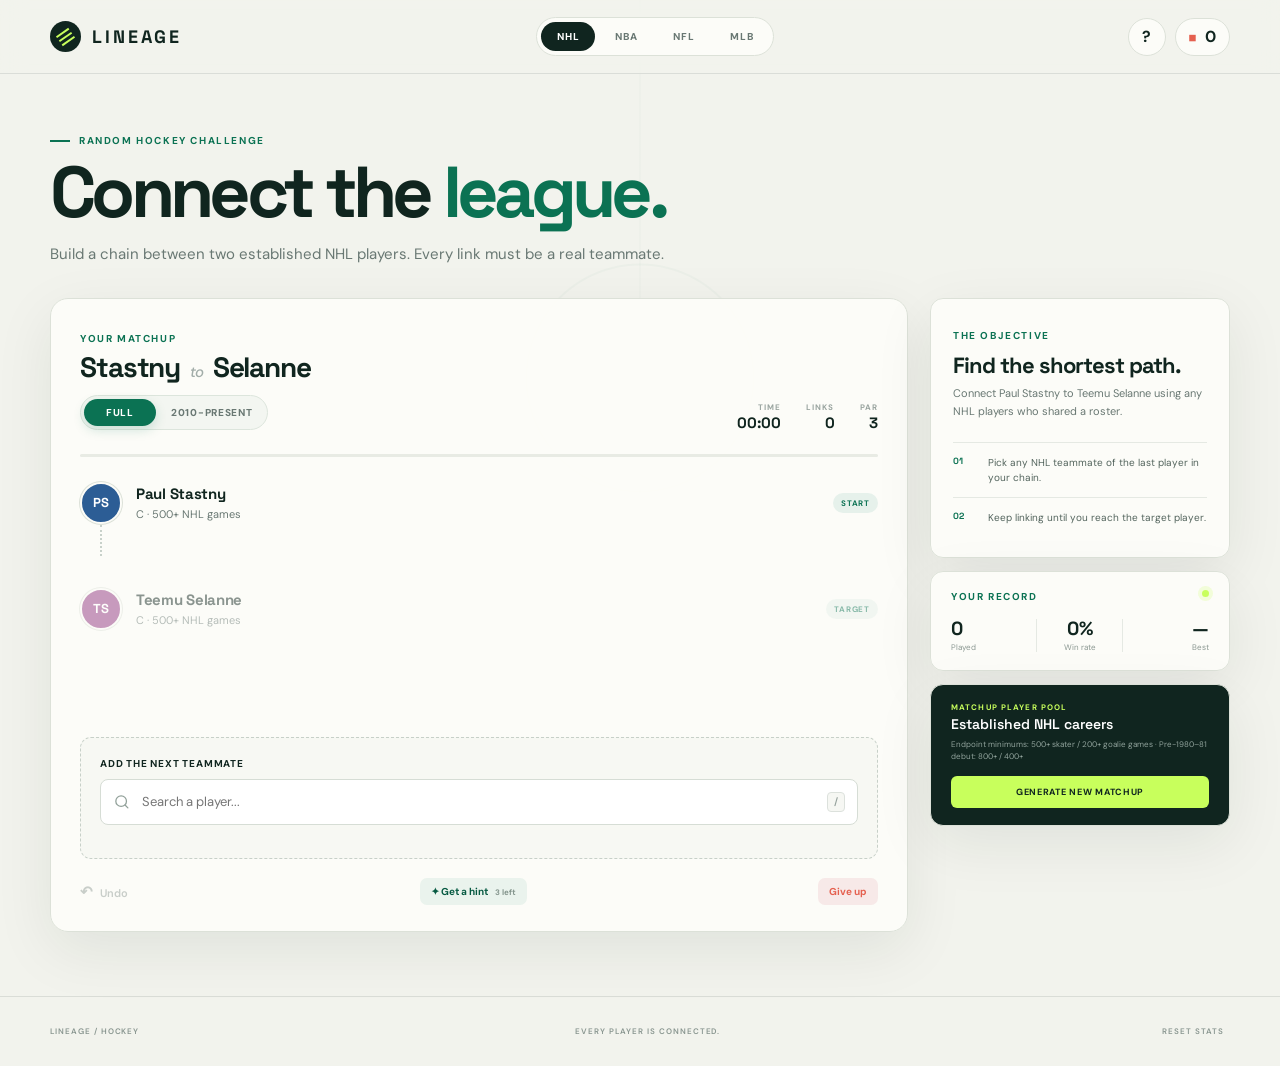
==== index.html @ 5268eff4 "Add 100 NHL players" ====
<!DOCTYPE html>
<html lang="en">
  <head>
    <meta charset="UTF-8" />
    <meta name="viewport" content="width=device-width, initial-scale=1.0" />
    <meta
      name="description"
      content="Connect athletes through verified teammate relationships across multiple sports."
    />
    <title>Lineage — The Teammate Connection Game</title>
    <link rel="preconnect" href="https://fonts.googleapis.com" />
    <link rel="preconnect" href="https://fonts.gstatic.com" crossorigin />
    <link
      href="https://fonts.googleapis.com/css2?family=DM+Sans:wght@400;500;600;700&family=Space+Grotesk:wght@500;600;700&display=swap"
      rel="stylesheet"
    />
    <link rel="stylesheet" href="styles.css?v=20260818a" />
  </head>
  <body>
    <div class="ice-lines" aria-hidden="true"></div>

    <header class="site-header">
      <a class="brand" href="#" aria-label="Lineage home">
        <span class="brand-mark">
          <span></span>
          <span></span>
          <span></span>
        </span>
        <span>LINEAGE</span>
      </a>

      <nav class="sport-toggle" aria-label="Sport">
        <button type="button" class="active" data-sport="nhl">NHL</button>
        <button type="button" data-sport="nba">NBA</button>
        <button type="button" data-sport="nfl">NFL</button>
        <button type="button" data-sport="mlb">MLB</button>
      </nav>

      <div class="header-actions">
        <button class="icon-button" id="howToPlayButton" type="button" aria-label="How to play">?</button>
        <div class="streak-pill" title="Current streak">
          <span class="flame">◆</span>
          <strong id="streakCount">0</strong>
        </div>
      </div>
    </header>

    <main class="page-shell">
      <section class="hero">
        <div class="eyebrow" id="sportEyebrow"><span></span> Random hockey challenge</div>
        <h1>Connect the <em>league.</em></h1>
        <p id="heroCopy">Build a chain between two established NHL players. Every link must be a real teammate.</p>
      </section>

      <div class="game-layout">
        <section class="game-card" aria-labelledby="challengeTitle">
          <div class="game-topbar">
            <div>
              <span class="section-kicker">Your matchup</span>
              <h2 id="challengeTitle">Finding <span>a</span> matchup...</h2>
              <div class="mode-toggle" aria-label="Player pool">
                <button type="button" class="active" data-mode="full">Full</button>
                <button type="button" data-mode="recent">2010-present</button>
              </div>
            </div>
            <div class="game-metrics">
              <div>
                <span>TIME</span>
                <strong id="timer">00:00</strong>
              </div>
              <div>
                <span>LINKS</span>
                <strong id="linkCount">0</strong>
              </div>
              <div>
                <span>PAR</span>
                <strong id="parCount">—</strong>
              </div>
            </div>
          </div>

          <div class="progress-track" aria-hidden="true">
            <div id="progressBar"></div>
          </div>

          <div class="chain" id="chain" aria-live="polite"></div>

          <div class="player-picker" id="playerPicker">
            <label for="playerSearch">Add the next teammate</label>
            <div class="search-shell">
              <svg viewBox="0 0 24 24" aria-hidden="true">
                <path d="m21 21-4.35-4.35m2.35-5.15a7.5 7.5 0 1 1-15 0 7.5 7.5 0 0 1 15 0Z" />
              </svg>
              <input
                id="playerSearch"
                type="search"
                placeholder="Search a player..."
                autocomplete="off"
                aria-controls="searchResults"
                aria-expanded="false"
              />
              <kbd>/</kbd>
            </div>
            <div class="search-results" id="searchResults" role="listbox"></div>
            <div class="hint-display" id="hintDisplay" aria-live="polite"></div>
            <p class="picker-feedback" id="pickerFeedback"></p>
          </div>

          <div class="game-actions">
            <button class="text-button" id="undoButton" type="button" disabled>
              <span>↶</span> Undo
            </button>
            <button class="hint-button" id="hintButton" type="button">
              <span>✦</span> Get a hint <small id="hintCount">3 left</small>
            </button>
            <button class="give-up-button" id="giveUpButton" type="button">
              Give up
            </button>
          </div>
        </section>

        <aside class="side-panel">
          <section class="side-card goal-card">
            <span class="section-kicker">The objective</span>
            <h3>Find the shortest path.</h3>
            <p id="objectiveCopy">Connect two eligible NHL players using players who shared an NHL roster.</p>
            <div class="mini-rule">
              <span class="rule-number">01</span>
              <p id="ruleOneCopy">Pick any NHL teammate of the last player in your chain.</p>
            </div>
            <div class="mini-rule">
              <span class="rule-number">02</span>
              <p>Keep linking until you reach the target player.</p>
            </div>
          </section>

          <section class="side-card stat-card">
            <div class="stat-heading">
              <span class="section-kicker">Your record</span>
              <span class="record-dot"></span>
            </div>
            <div class="record-grid">
              <div><strong id="playedStat">0</strong><span>Played</span></div>
              <div><strong id="winStat">0%</strong><span>Win rate</span></div>
              <div><strong id="bestStat">—</strong><span>Best</span></div>
            </div>
          </section>

          <section class="side-card tomorrow-card">
            <span>Matchup player pool</span>
            <strong id="poolTitle">Established NHL careers</strong>
            <small id="poolCopy">Endpoint minimums: 500+ skater / 200+ goalie games · Pre-1980–81 debut: 800+ / 400+</small>
            <button id="newMatchupButton" type="button">Generate new matchup</button>
          </section>
        </aside>
      </div>
    </main>

    <footer>
      <span id="footerLeague">LINEAGE / HOCKEY</span>
      <span>Every player is connected.</span>
      <button id="resetStatsButton" type="button">Reset stats</button>
    </footer>

    <dialog id="helpDialog">
      <button class="dialog-close" data-close-dialog type="button" aria-label="Close">×</button>
      <span class="section-kicker">How to play</span>
      <h2 id="helpTitle">Connect two NHL players through teammates.</h2>
      <ol>
        <li>Start with the randomly selected player at the top of the chain.</li>
        <li>Search for any <span id="helpLeagueCopy">NHL</span> player who shared a team during an overlapping season.</li>
        <li>Repeat until your last pick is the target athlete.</li>
        <li>Hints get stronger each time: player profile, shared team, then a season/name clue.</li>
      </ol>
      <p class="dialog-note" id="helpModeCopy">Full mode uses the whole endpoint pool. 2010-present mode only chooses start and target players who debuted in 2010 or later. Any NHL player can still be used as a link.</p>
    </dialog>

    <dialog id="winDialog">
      <div class="win-burst">✦</div>
      <span class="section-kicker" id="dialogKicker">Connection complete</span>
      <h2 id="winTitle">Great chain.</h2>
      <p id="winSummary"></p>
      <div class="shortest-path-card">
        <span>Shortest path</span>
        <p id="shortestPathCopy"></p>
      </div>
      <div class="win-score">
        <div><strong id="winLinks">0</strong><span>Links</span></div>
        <div><strong id="winTime">00:00</strong><span>Time</span></div>
        <div><strong id="winHints">0</strong><span>Hints</span></div>
      </div>
      <button class="primary-button" id="shareButton" type="button">Share result</button>
      <button class="secondary-button" id="playAgainButton" type="button">Play again</button>
    </dialog>

    <script>
      window.lineageAssetVersion = "20260818a";
    </script>
    <script src="data/sports-manifest.js?v=20260818a"></script>
    <script src="data/players.js?v=20260818a"></script>
    <script src="data/career-stats.js?v=20260818a"></script>
    <script src="data/batches/bulk-20260617.js?v=20260818a"></script>
    <script src="data.js?v=20260818a"></script>
    <script src="app.js?v=20260818a"></script>
  </body>
</html>
---- styles.css ----
:root {
  --ink: #10251f;
  --muted: #697873;
  --paper: #f2f3ed;
  --card: #fcfcf8;
  --line: #dce1d8;
  --green: #0b7253;
  --green-dark: #075a42;
  --lime: #c8ff5c;
  --red: #e5604f;
  --shadow: 0 18px 60px rgba(16, 37, 31, 0.08);
}

* {
  box-sizing: border-box;
}

body {
  margin: 0;
  min-height: 100vh;
  color: var(--ink);
  background: var(--paper);
  font-family: "DM Sans", sans-serif;
}

button,
input {
  font: inherit;
}

button {
  color: inherit;
}

.ice-lines {
  position: fixed;
  inset: 0;
  z-index: -1;
  opacity: 0.42;
  background:
    linear-gradient(90deg, transparent calc(50% - 1px), rgba(11, 114, 83, 0.08) 50%, transparent calc(50% + 1px)),
    radial-gradient(circle at 50% 42%, transparent 0 112px, rgba(11, 114, 83, 0.07) 113px 114px, transparent 115px);
  pointer-events: none;
}

.site-header {
  height: 74px;
  padding: 0 max(24px, calc((100vw - 1180px) / 2));
  border-bottom: 1px solid rgba(16, 37, 31, 0.1);
  display: flex;
  align-items: center;
  justify-content: space-between;
  background: rgba(242, 243, 237, 0.8);
  backdrop-filter: blur(12px);
}

.brand {
  display: flex;
  align-items: center;
  gap: 11px;
  color: var(--ink);
  text-decoration: none;
  font: 700 18px/1 "Space Grotesk", sans-serif;
  letter-spacing: 0.16em;
}

.brand-mark {
  width: 31px;
  height: 31px;
  position: relative;
  display: grid;
  place-items: center;
  border-radius: 50%;
  background: var(--ink);
}

.brand-mark span {
  position: absolute;
  width: 15px;
  height: 2px;
  background: var(--lime);
  transform: rotate(-35deg);
}

.brand-mark span:first-child {
  transform: rotate(-35deg) translateY(-5px);
}

.brand-mark span:last-child {
  transform: rotate(-35deg) translateY(5px);
}

.header-actions {
  display: flex;
  align-items: center;
  gap: 9px;
}

.sport-toggle {
  padding: 4px;
  border: 1px solid var(--line);
  border-radius: 999px;
  display: flex;
  gap: 4px;
  background: var(--card);
}

.sport-toggle button {
  min-width: 54px;
  padding: 8px 12px;
  border: 0;
  border-radius: 999px;
  color: var(--muted);
  background: transparent;
  cursor: pointer;
  font-size: 10px;
  font-weight: 800;
  letter-spacing: 0.1em;
}

.sport-toggle button.active {
  color: white;
  background: var(--ink);
}

.icon-button,
.streak-pill {
  height: 38px;
  border: 1px solid var(--line);
  background: var(--card);
}

.icon-button {
  width: 38px;
  border-radius: 50%;
  cursor: pointer;
  font-weight: 700;
}

.streak-pill {
  padding: 0 13px;
  border-radius: 999px;
  display: flex;
  align-items: center;
  gap: 7px;
}

.flame {
  color: var(--red);
  font-size: 12px;
  transform: rotate(45deg);
}

.page-shell {
  width: min(1180px, calc(100% - 40px));
  margin: 0 auto;
}

.hero {
  padding: 60px 0 34px;
}

.eyebrow,
.section-kicker {
  text-transform: uppercase;
  letter-spacing: 0.16em;
  font-size: 10px;
  font-weight: 700;
  color: var(--green);
}

.eyebrow {
  display: flex;
  align-items: center;
  gap: 9px;
}

.eyebrow span {
  width: 20px;
  height: 2px;
  background: var(--green);
}

.hero h1 {
  margin: 10px 0 5px;
  font: 700 clamp(42px, 6vw, 72px)/0.98 "Space Grotesk", sans-serif;
  letter-spacing: -0.065em;
}

.hero h1 em {
  color: var(--green);
  font-style: normal;
}

.hero p {
  margin: 16px 0 0;
  color: var(--muted);
  font-size: 15px;
}

.game-layout {
  padding-bottom: 64px;
  display: grid;
  grid-template-columns: minmax(0, 1fr) 300px;
  gap: 22px;
  align-items: start;
}

.game-card,
.side-card {
  border: 1px solid var(--line);
  background: rgba(252, 252, 248, 0.96);
  box-shadow: var(--shadow);
}

.game-card {
  padding: 27px 29px 22px;
  border-radius: 18px;
}

.game-topbar {
  display: flex;
  align-items: end;
  justify-content: space-between;
  gap: 20px;
}

.game-topbar h2 {
  margin: 6px 0 0;
  font: 700 28px/1 "Space Grotesk", sans-serif;
  letter-spacing: -0.04em;
}

.game-topbar h2 span {
  margin: 0 4px;
  color: #a2ada9;
  font: 500 italic 15px/1 "DM Sans", sans-serif;
}

.mode-toggle {
  width: fit-content;
  margin-top: 14px;
  padding: 3px;
  border: 1px solid #dce5dc;
  border-radius: 999px;
  display: flex;
  gap: 3px;
  background: #f3f6f1;
}

.mode-toggle button {
  min-width: 72px;
  padding: 7px 12px;
  border: 0;
  border-radius: 999px;
  color: var(--muted);
  background: transparent;
  cursor: pointer;
  font-size: 10px;
  font-weight: 800;
  letter-spacing: 0.07em;
  text-transform: uppercase;
}

.mode-toggle button.active {
  color: white;
  background: var(--green);
  box-shadow: 0 4px 12px rgba(11, 114, 83, 0.18);
}

.game-metrics {
  display: flex;
  gap: 25px;
  text-align: right;
}

.game-metrics div {
  display: grid;
  gap: 3px;
}

.game-metrics span {
  color: #99a49f;
  font-size: 8px;
  font-weight: 700;
  letter-spacing: 0.14em;
}

.game-metrics strong {
  font: 700 15px/1 "Space Grotesk", sans-serif;
}

.progress-track {
  height: 3px;
  margin: 24px 0 25px;
  overflow: hidden;
  border-radius: 3px;
  background: #e8ebe4;
}

.progress-track div {
  width: 0;
  height: 100%;
  border-radius: inherit;
  background: var(--green);
  transition: width 300ms ease;
}

.chain {
  min-height: 227px;
}

.chain-entry {
  display: grid;
  grid-template-columns: 42px 1fr auto;
  gap: 14px;
  align-items: center;
  position: relative;
  animation: slide-in 240ms ease both;
}

.chain-entry:not(:last-child) {
  padding-bottom: 32px;
}

.chain-entry:not(:last-child)::after {
  content: "";
  position: absolute;
  z-index: 0;
  left: 20px;
  top: 43px;
  bottom: 0;
  border-left: 2px dotted #c8d1ca;
}

.avatar {
  width: 42px;
  height: 42px;
  position: relative;
  z-index: 1;
  border: 2px solid var(--card);
  border-radius: 50%;
  display: grid;
  place-items: center;
  color: white;
  background: var(--avatar, var(--green));
  box-shadow: 0 0 0 1px var(--line);
  font: 700 13px/1 "Space Grotesk", sans-serif;
}

.player-copy strong {
  display: block;
  font: 700 15px/1.2 "Space Grotesk", sans-serif;
  letter-spacing: -0.02em;
}

.player-copy span {
  display: block;
  margin-top: 4px;
  color: var(--muted);
  font-size: 11px;
}

.endpoint-tag {
  padding: 5px 8px;
  border-radius: 999px;
  color: var(--green);
  background: #e6f1eb;
  font-size: 8px;
  font-weight: 700;
  letter-spacing: 0.1em;
  text-transform: uppercase;
}

.proof {
  position: absolute;
  z-index: 2;
  left: 54px;
  bottom: 8px;
  padding: 4px 8px;
  border: 1px solid #dce7df;
  border-radius: 5px;
  color: var(--green-dark);
  background: #f4f8f4;
  font-size: 9px;
  font-weight: 600;
}

.target-entry {
  margin-top: 32px;
  opacity: 0.48;
}

.target-entry.reached {
  margin-top: 0;
  opacity: 1;
}

.player-picker {
  position: relative;
  margin-top: 28px;
  padding: 19px;
  border: 1px dashed #c7d0c8;
  border-radius: 11px;
  background: #f7f8f3;
}

.player-picker label {
  display: block;
  margin-bottom: 9px;
  font-size: 10px;
  font-weight: 700;
  letter-spacing: 0.08em;
  text-transform: uppercase;
}

.search-shell {
  height: 46px;
  padding: 0 12px;
  border: 1px solid #d6ddd5;
  border-radius: 8px;
  display: flex;
  align-items: center;
  gap: 10px;
  background: white;
  transition: border-color 180ms, box-shadow 180ms;
}

.search-shell:focus-within {
  border-color: var(--green);
  box-shadow: 0 0 0 3px rgba(11, 114, 83, 0.1);
}

.search-shell svg {
  width: 17px;
  fill: none;
  stroke: #91a099;
  stroke-width: 1.8;
  stroke-linecap: round;
}

.search-shell input {
  min-width: 0;
  flex: 1;
  border: 0;
  outline: 0;
  color: var(--ink);
  background: transparent;
  font-size: 13px;
}

.search-shell kbd {
  padding: 2px 6px;
  border: 1px solid #dce1dc;
  border-radius: 4px;
  color: #95a19c;
  background: #f6f7f3;
  font: 600 10px/1.4 "DM Sans", sans-serif;
}

.search-results {
  position: absolute;
  z-index: 10;
  top: 84px;
  right: 19px;
  left: 19px;
  max-height: 230px;
  overflow-y: auto;
  border: 1px solid var(--line);
  border-radius: 9px;
  display: none;
  background: white;
  box-shadow: 0 16px 35px rgba(16, 37, 31, 0.16);
}

.search-results.open {
  display: block;
}

.hint-display {
  display: none;
  margin-top: 11px;
  padding: 11px 12px;
  border: 1px solid #d5e4d9;
  border-radius: 9px;
  color: var(--green-dark);
  background: #edf7ef;
  font-size: 11px;
  font-weight: 700;
  line-height: 1.45;
}

.hint-display.open {
  display: block;
}

.result-item {
  width: 100%;
  padding: 11px 13px;
  border: 0;
  border-bottom: 1px solid #edf0eb;
  display: flex;
  align-items: center;
  gap: 10px;
  text-align: left;
  background: white;
  cursor: pointer;
}

.result-item:last-child {
  border-bottom: 0;
}

.result-item:hover,
.result-item:focus {
  outline: 0;
  background: #f1f7f3;
}

.result-item .avatar {
  width: 31px;
  height: 31px;
  font-size: 9px;
}

.result-item strong {
  display: block;
  font-size: 12px;
}

.result-item span {
  color: var(--muted);
  font-size: 9px;
}

.picker-feedback {
  min-height: 14px;
  margin: 8px 2px -8px;
  color: var(--red);
  font-size: 10px;
  font-weight: 600;
}

.picker-feedback.hint {
  display: none;
}

.game-actions {
  margin-top: 16px;
  display: flex;
  align-items: center;
  justify-content: space-between;
  gap: 10px;
  flex-wrap: wrap;
}

.text-button,
.hint-button,
.give-up-button,
footer button {
  border: 0;
  background: transparent;
  cursor: pointer;
}

.text-button {
  padding: 7px 0;
  color: var(--muted);
  font-size: 11px;
  font-weight: 600;
}

.text-button:disabled {
  opacity: 0.35;
  cursor: default;
}

.text-button span {
  margin-right: 4px;
  font-size: 15px;
}

.hint-button {
  padding: 7px 11px;
  border-radius: 7px;
  color: var(--green-dark);
  background: #eaf3ed;
  font-size: 10px;
  font-weight: 700;
}

.hint-button small {
  margin-left: 5px;
  color: #84958d;
  font-size: 8px;
}

.hint-button:disabled {
  opacity: 0.45;
}

.give-up-button {
  padding: 7px 11px;
  border-radius: 7px;
  color: var(--red);
  background: #f7e9e8;
  font-size: 10px;
  font-weight: 700;
}

.give-up-button:disabled {
  opacity: 0.45;
  cursor: default;
}

.revealed-entry .proof {
  border-color: #d9e7dd;
  background: #eef7f1;
}

.side-panel {
  display: grid;
  gap: 13px;
}

.side-card {
  border-radius: 13px;
}

.goal-card {
  padding: 24px 22px 20px;
}

.goal-card h3 {
  margin: 10px 0 8px;
  font: 700 22px/1.08 "Space Grotesk", sans-serif;
  letter-spacing: -0.045em;
}

.goal-card > p {
  margin: 0 0 22px;
  color: var(--muted);
  font-size: 11px;
  line-height: 1.6;
}

.mini-rule {
  padding: 12px 0;
  border-top: 1px solid #e5e9e3;
  display: grid;
  grid-template-columns: 25px 1fr;
  gap: 10px;
}

.rule-number {
  color: var(--green);
  font: 700 9px/1.5 "Space Grotesk", sans-serif;
}

.mini-rule p {
  margin: 0;
  color: #53645d;
  font-size: 10px;
  line-height: 1.5;
}

.stat-card {
  padding: 18px 20px;
}

.stat-heading {
  display: flex;
  justify-content: space-between;
}

.record-dot {
  width: 7px;
  height: 7px;
  border-radius: 50%;
  background: var(--lime);
  box-shadow: 0 0 0 4px rgba(200, 255, 92, 0.2);
}

.record-grid {
  margin-top: 16px;
  display: grid;
  grid-template-columns: repeat(3, 1fr);
}

.record-grid div {
  border-right: 1px solid #e5e9e3;
  display: grid;
  gap: 4px;
  text-align: center;
}

.record-grid div:first-child {
  text-align: left;
}

.record-grid div:last-child {
  border: 0;
  text-align: right;
}

.record-grid strong {
  font: 700 19px/1 "Space Grotesk", sans-serif;
}

.record-grid span {
  color: #8a9791;
  font-size: 8px;
}

.tomorrow-card {
  padding: 17px 20px;
  display: grid;
  gap: 3px;
  color: white;
  background: var(--ink);
}

.tomorrow-card span {
  color: var(--lime);
  font-size: 8px;
  font-weight: 700;
  letter-spacing: 0.14em;
  text-transform: uppercase;
}

.tomorrow-card strong {
  font: 600 14px/1.4 "Space Grotesk", sans-serif;
}

.tomorrow-card small {
  color: #91a39c;
  font-size: 8px;
  line-height: 1.55;
}

.tomorrow-card b {
  color: white;
  font-weight: 600;
}

.tomorrow-card button {
  margin-top: 10px;
  padding: 9px 10px;
  border: 1px solid rgba(200, 255, 92, 0.35);
  border-radius: 6px;
  color: var(--ink);
  background: var(--lime);
  cursor: pointer;
  font-size: 9px;
  font-weight: 700;
  text-transform: uppercase;
  letter-spacing: 0.08em;
}

footer {
  min-height: 70px;
  padding: 0 max(24px, calc((100vw - 1180px) / 2));
  border-top: 1px solid rgba(16, 37, 31, 0.1);
  display: flex;
  align-items: center;
  justify-content: space-between;
  color: #899690;
  font-size: 8px;
  font-weight: 600;
  letter-spacing: 0.12em;
  text-transform: uppercase;
}

footer button {
  padding: 6px;
  color: #899690;
  font-size: 8px;
  letter-spacing: 0.12em;
  text-transform: uppercase;
}

dialog {
  width: min(430px, calc(100% - 30px));
  padding: 35px;
  border: 1px solid var(--line);
  border-radius: 18px;
  color: var(--ink);
  background: var(--card);
  box-shadow: 0 25px 80px rgba(16, 37, 31, 0.25);
}

dialog::backdrop {
  background: rgba(16, 37, 31, 0.62);
  backdrop-filter: blur(4px);
}

dialog h2 {
  margin: 10px 0 18px;
  font: 700 27px/1.05 "Space Grotesk", sans-serif;
  letter-spacing: -0.05em;
}

dialog ol {
  padding-left: 18px;
  color: var(--muted);
  font-size: 12px;
  line-height: 1.8;
}

.dialog-close {
  position: absolute;
  top: 12px;
  right: 14px;
  border: 0;
  color: #87948e;
  background: transparent;
  cursor: pointer;
  font-size: 22px;
}

.dialog-note {
  padding: 11px 13px;
  border-radius: 7px;
  color: var(--green-dark);
  background: #eaf3ed;
  font-size: 10px;
  line-height: 1.5;
}

#winDialog {
  text-align: center;
}

#winDialog.give-up-dialog #shareButton {
  display: none;
}

.win-burst {
  width: 56px;
  height: 56px;
  margin: 0 auto 18px;
  border-radius: 50%;
  display: grid;
  place-items: center;
  color: var(--ink);
  background: var(--lime);
  font-size: 24px;
}

#winDialog p {
  color: var(--muted);
  font-size: 12px;
}

.shortest-path-card {
  margin-top: 16px;
  padding: 12px 13px;
  border: 1px solid var(--line);
  border-radius: 10px;
  background: #f7f9f4;
  text-align: left;
}

.shortest-path-card span {
  display: block;
  margin-bottom: 6px;
  color: var(--green);
  font-size: 8px;
  font-weight: 800;
  letter-spacing: 0.12em;
  text-transform: uppercase;
}

#winDialog .shortest-path-card p {
  margin: 0;
  color: var(--ink);
  font-size: 11px;
  font-weight: 600;
  line-height: 1.5;
}

.win-score {
  margin: 24px 0;
  padding: 16px 0;
  border-block: 1px solid var(--line);
  display: grid;
  grid-template-columns: repeat(3, 1fr);
}

.win-score div {
  display: grid;
  gap: 4px;
}

.win-score strong {
  font: 700 22px/1 "Space Grotesk", sans-serif;
}

.win-score span {
  color: var(--muted);
  font-size: 8px;
  text-transform: uppercase;
  letter-spacing: 0.1em;
}

.primary-button,
.secondary-button {
  width: 100%;
  height: 44px;
  border: 0;
  border-radius: 8px;
  cursor: pointer;
  font-weight: 700;
  font-size: 11px;
}

.primary-button {
  color: white;
  background: var(--green);
}

.secondary-button {
  margin-top: 8px;
  color: var(--green);
  background: #eaf3ed;
}

@keyframes slide-in {
  from {
    opacity: 0;
    transform: translateY(5px);
  }
}

@media (max-width: 850px) {
  .game-layout {
    grid-template-columns: 1fr;
  }

  .side-panel {
    grid-template-columns: repeat(2, 1fr);
  }

  .goal-card {
    grid-row: span 2;
  }
}

@media (max-width: 600px) {
  .site-header {
    height: 62px;
  }

  .page-shell {
    width: min(100% - 24px, 1180px);
  }

  .hero {
    padding: 38px 0 25px;
  }

  .hero h1 {
    font-size: 43px;
  }

  .hero p {
    max-width: 320px;
    font-size: 12px;
    line-height: 1.5;
  }

  .game-card {
    padding: 21px 17px 18px;
  }

  .game-topbar {
    align-items: start;
  }

  .game-topbar h2 {
    font-size: 22px;
  }

  .game-metrics {
    gap: 12px;
  }

  .game-metrics div:nth-child(3) {
    display: none;
  }

  .side-panel {
    grid-template-columns: 1fr;
  }

  .goal-card {
    grid-row: auto;
  }

  footer {
    padding: 18px 20px;
    gap: 12px;
    flex-wrap: wrap;
  }
}
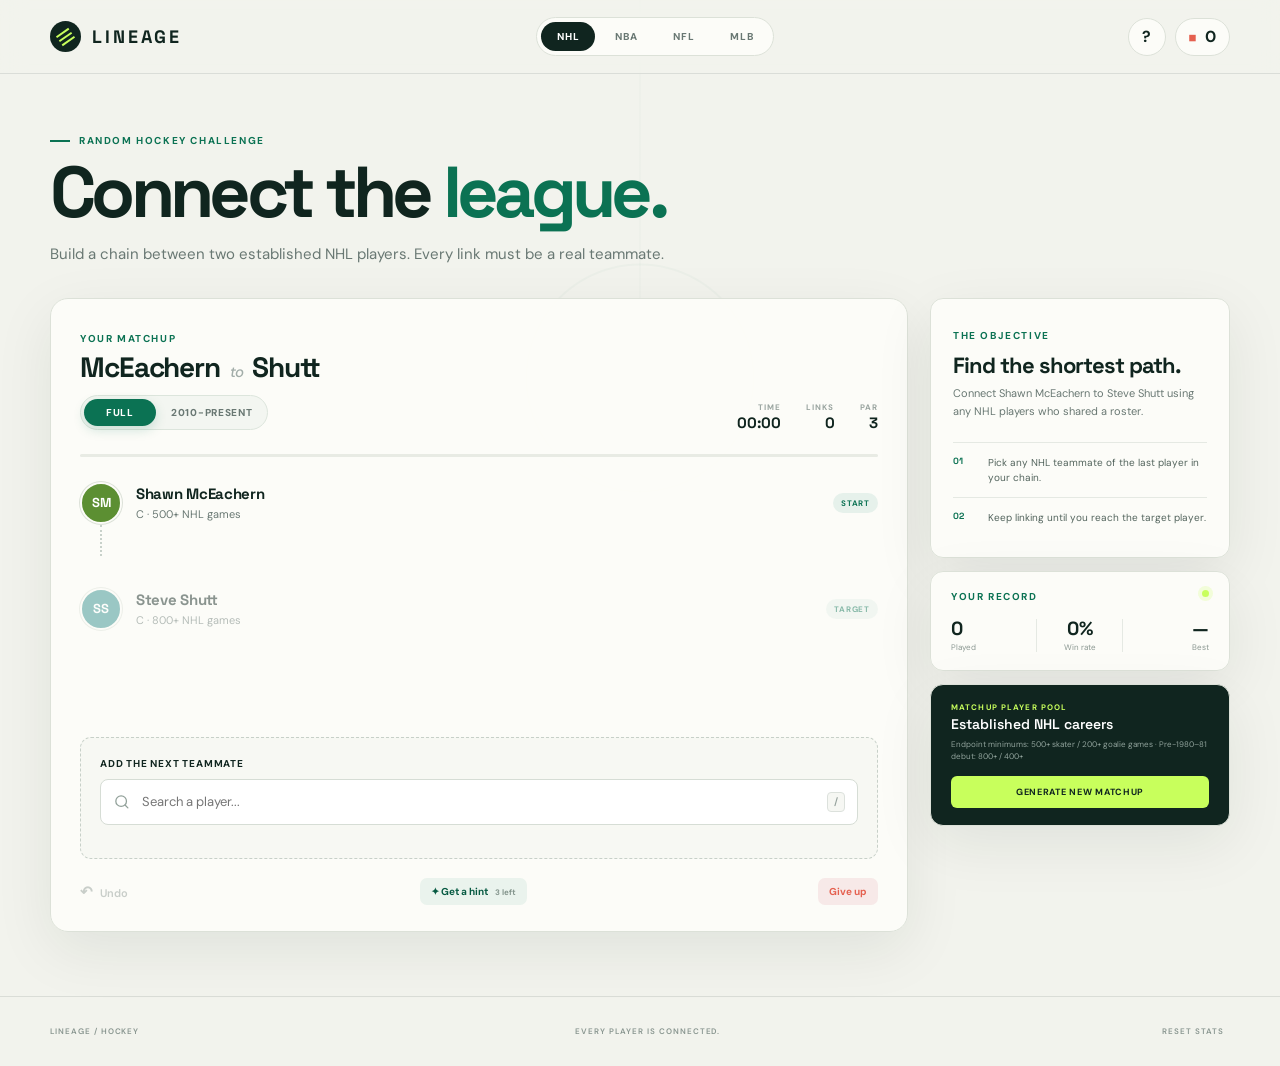
==== commit 3c46dd4d: "Expand NHL player pool to 1200" ====
--- a/index.html
+++ b/index.html
@@ -14,7 +14,7 @@
       href="https://fonts.googleapis.com/css2?family=DM+Sans:wght@400;500;600;700&family=Space+Grotesk:wght@500;600;700&display=swap"
       rel="stylesheet"
     />
-    <link rel="stylesheet" href="styles.css?v=20260818a" />
+    <link rel="stylesheet" href="styles.css?v=20260818b" />
   </head>
   <body>
     <div class="ice-lines" aria-hidden="true"></div>
@@ -194,13 +194,13 @@
     </dialog>
 
     <script>
-      window.lineageAssetVersion = "20260818a";
+      window.lineageAssetVersion = "20260818b";
     </script>
-    <script src="data/sports-manifest.js?v=20260818a"></script>
-    <script src="data/players.js?v=20260818a"></script>
-    <script src="data/career-stats.js?v=20260818a"></script>
-    <script src="data/batches/bulk-20260617.js?v=20260818a"></script>
-    <script src="data.js?v=20260818a"></script>
-    <script src="app.js?v=20260818a"></script>
+    <script src="data/sports-manifest.js?v=20260818b"></script>
+    <script src="data/players.js?v=20260818b"></script>
+    <script src="data/career-stats.js?v=20260818b"></script>
+    <script src="data/batches/bulk-20260617.js?v=20260818b"></script>
+    <script src="data.js?v=20260818b"></script>
+    <script src="app.js?v=20260818b"></script>
   </body>
 </html>
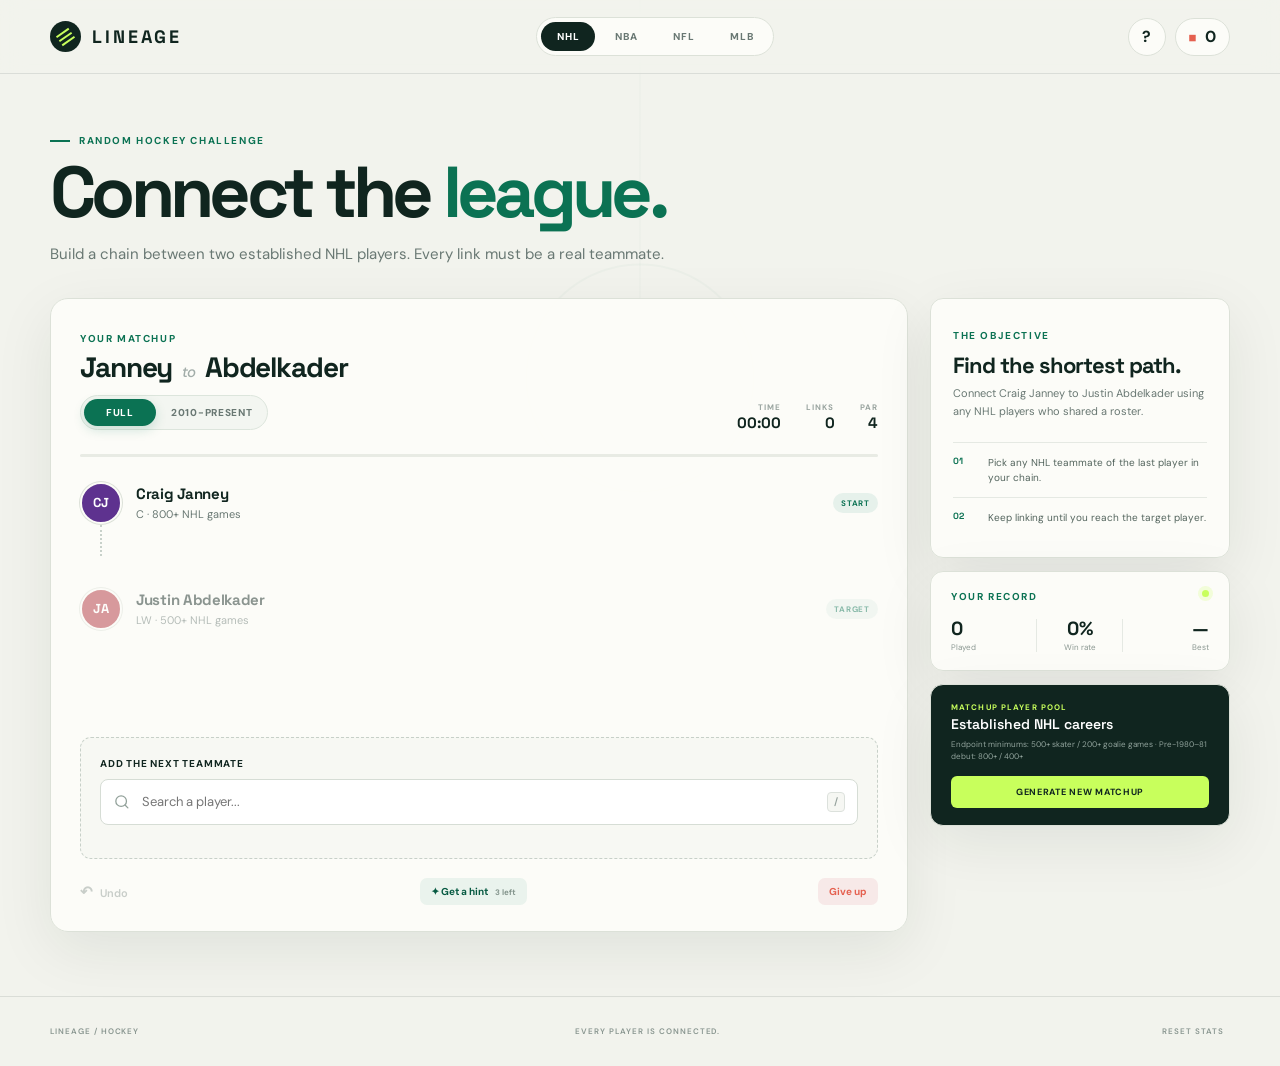
==== commit 79fbb605: "Add Jon Merrill to NHL database" ====
--- a/index.html
+++ b/index.html
@@ -14,7 +14,7 @@
       href="https://fonts.googleapis.com/css2?family=DM+Sans:wght@400;500;600;700&family=Space+Grotesk:wght@500;600;700&display=swap"
       rel="stylesheet"
     />
-    <link rel="stylesheet" href="styles.css?v=20260818b" />
+    <link rel="stylesheet" href="styles.css?v=20260818c" />
   </head>
   <body>
     <div class="ice-lines" aria-hidden="true"></div>
@@ -194,13 +194,13 @@
     </dialog>
 
     <script>
-      window.lineageAssetVersion = "20260818b";
+      window.lineageAssetVersion = "20260818c";
     </script>
-    <script src="data/sports-manifest.js?v=20260818b"></script>
-    <script src="data/players.js?v=20260818b"></script>
-    <script src="data/career-stats.js?v=20260818b"></script>
-    <script src="data/batches/bulk-20260617.js?v=20260818b"></script>
-    <script src="data.js?v=20260818b"></script>
-    <script src="app.js?v=20260818b"></script>
+    <script src="data/sports-manifest.js?v=20260818c"></script>
+    <script src="data/players.js?v=20260818c"></script>
+    <script src="data/career-stats.js?v=20260818c"></script>
+    <script src="data/batches/bulk-20260617.js?v=20260818c"></script>
+    <script src="data.js?v=20260818c"></script>
+    <script src="app.js?v=20260818c"></script>
   </body>
 </html>
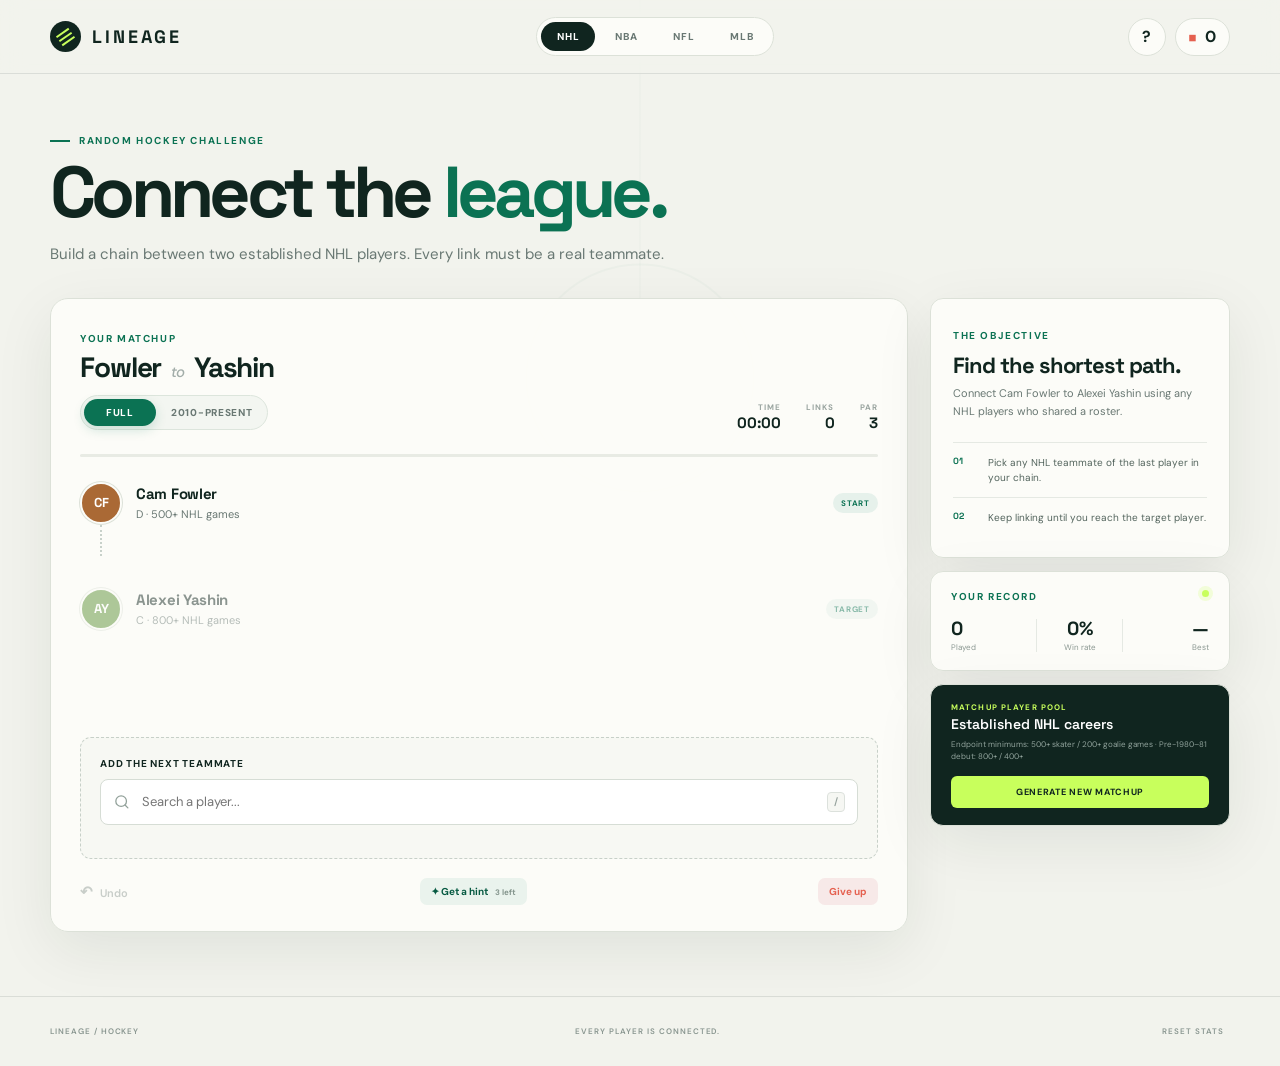
==== commit d3582cd3: "Load NHL expansion data" ====
--- a/index.html
+++ b/index.html
@@ -14,7 +14,7 @@
       href="https://fonts.googleapis.com/css2?family=DM+Sans:wght@400;500;600;700&family=Space+Grotesk:wght@500;600;700&display=swap"
       rel="stylesheet"
     />
-    <link rel="stylesheet" href="styles.css?v=20260818c" />
+    <link rel="stylesheet" href="styles.css?v=20260818d" />
   </head>
   <body>
     <div class="ice-lines" aria-hidden="true"></div>
@@ -194,13 +194,13 @@
     </dialog>
 
     <script>
-      window.lineageAssetVersion = "20260818c";
+      window.lineageAssetVersion = "20260818d";
     </script>
-    <script src="data/sports-manifest.js?v=20260818c"></script>
-    <script src="data/players.js?v=20260818c"></script>
-    <script src="data/career-stats.js?v=20260818c"></script>
-    <script src="data/batches/bulk-20260617.js?v=20260818c"></script>
-    <script src="data.js?v=20260818c"></script>
-    <script src="app.js?v=20260818c"></script>
+    <script src="data/sports-manifest.js?v=20260818d"></script>
+    <script src="data/players.js?v=20260818d"></script>
+    <script src="data/career-stats.js?v=20260818d"></script>
+    <script src="data/batches/bulk-20260617.js?v=20260818d"></script>
+    <script src="data.js?v=20260818d"></script>
+    <script src="app.js?v=20260818d"></script>
   </body>
 </html>
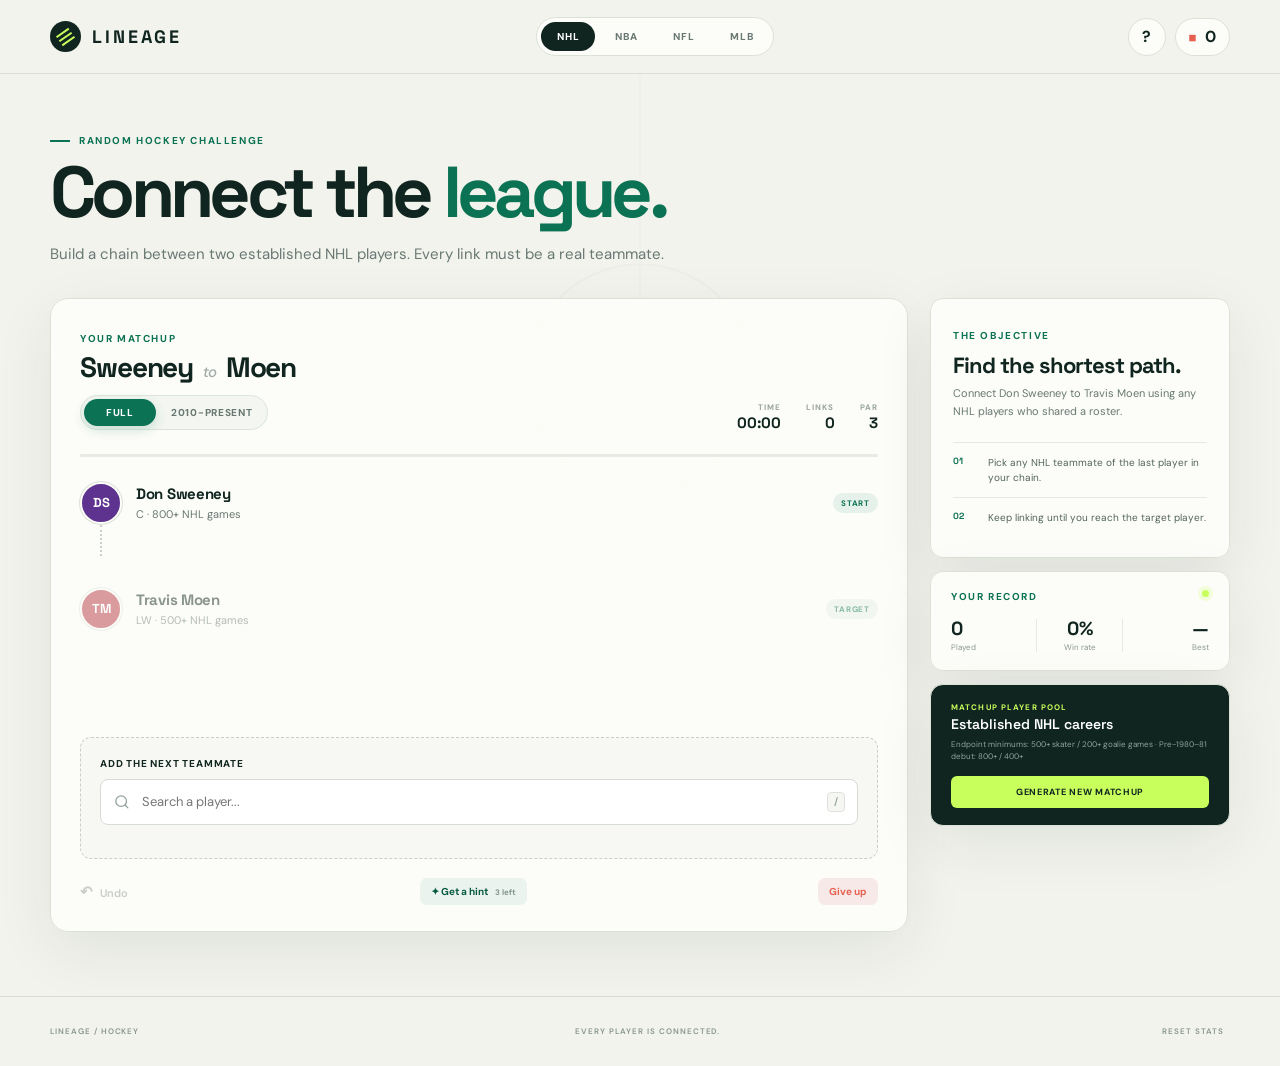
==== commit 32b8858a: "Add 200 MLB players" ====
--- a/index.html
+++ b/index.html
@@ -14,7 +14,7 @@
       href="https://fonts.googleapis.com/css2?family=DM+Sans:wght@400;500;600;700&family=Space+Grotesk:wght@500;600;700&display=swap"
       rel="stylesheet"
     />
-    <link rel="stylesheet" href="styles.css?v=20260818d" />
+    <link rel="stylesheet" href="styles.css?v=20260821a" />
   </head>
   <body>
     <div class="ice-lines" aria-hidden="true"></div>
@@ -194,13 +194,13 @@
     </dialog>
 
     <script>
-      window.lineageAssetVersion = "20260818d";
+      window.lineageAssetVersion = "20260821a";
     </script>
-    <script src="data/sports-manifest.js?v=20260818d"></script>
-    <script src="data/players.js?v=20260818d"></script>
-    <script src="data/career-stats.js?v=20260818d"></script>
-    <script src="data/batches/bulk-20260617.js?v=20260818d"></script>
-    <script src="data.js?v=20260818d"></script>
-    <script src="app.js?v=20260818d"></script>
+    <script src="data/sports-manifest.js?v=20260821a"></script>
+    <script src="data/players.js?v=20260821a"></script>
+    <script src="data/career-stats.js?v=20260821a"></script>
+    <script src="data/batches/bulk-20260617.js?v=20260821a"></script>
+    <script src="data.js?v=20260821a"></script>
+    <script src="app.js?v=20260821a"></script>
   </body>
 </html>
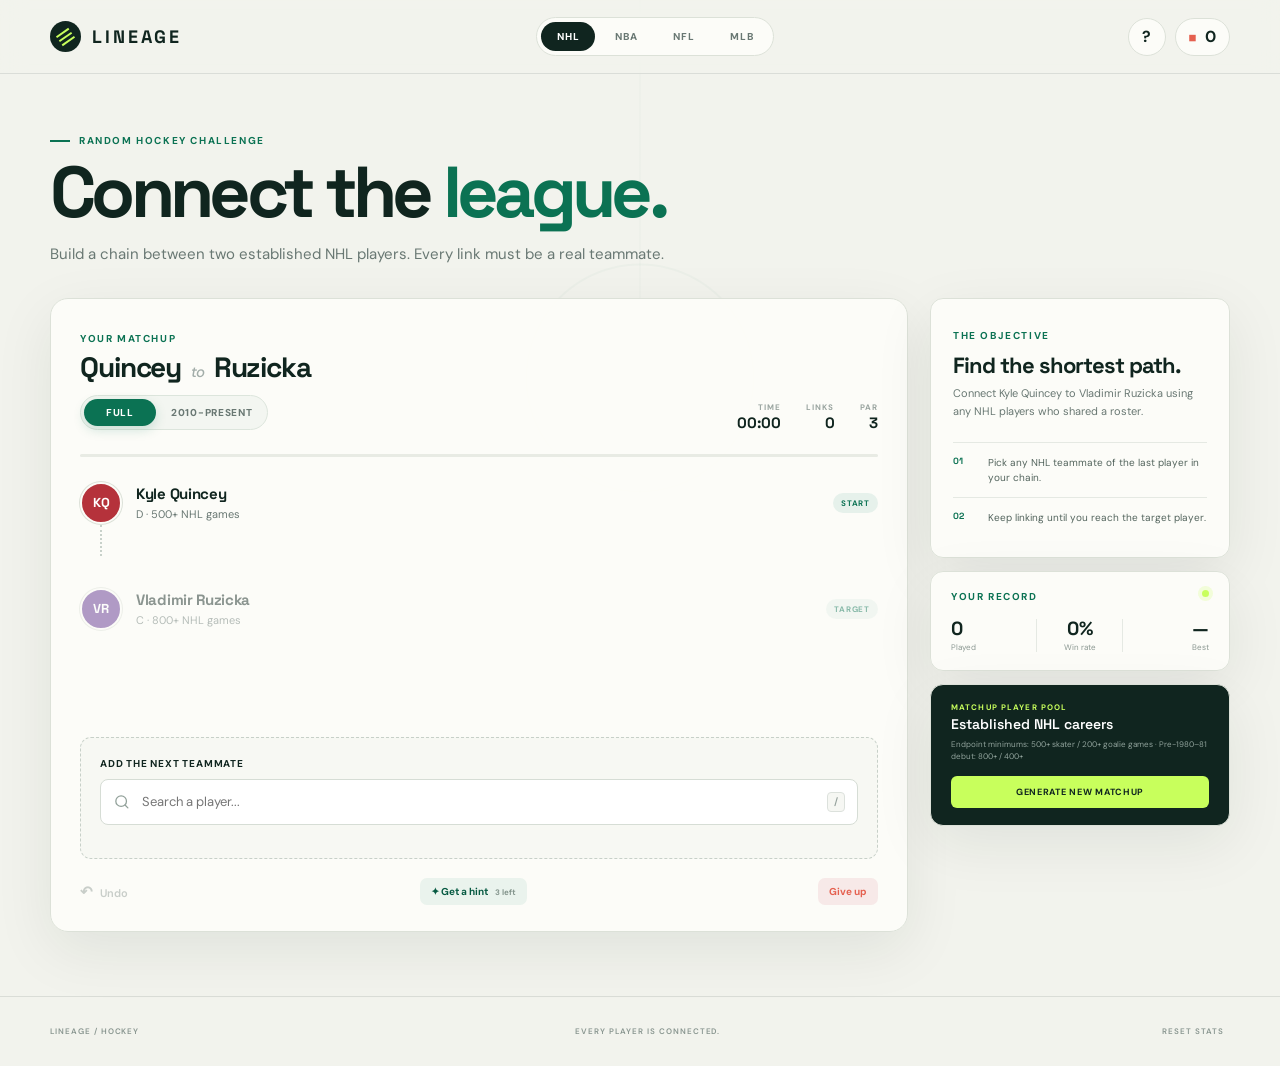
==== commit d388124d: "Add era anchor players" ====
--- a/index.html
+++ b/index.html
@@ -14,7 +14,7 @@
       href="https://fonts.googleapis.com/css2?family=DM+Sans:wght@400;500;600;700&family=Space+Grotesk:wght@500;600;700&display=swap"
       rel="stylesheet"
     />
-    <link rel="stylesheet" href="styles.css?v=20260821a" />
+    <link rel="stylesheet" href="styles.css?v=20260826c" />
   </head>
   <body>
     <div class="ice-lines" aria-hidden="true"></div>
@@ -194,13 +194,13 @@
     </dialog>
 
     <script>
-      window.lineageAssetVersion = "20260821a";
+      window.lineageAssetVersion = "20260826c";
     </script>
-    <script src="data/sports-manifest.js?v=20260821a"></script>
-    <script src="data/players.js?v=20260821a"></script>
-    <script src="data/career-stats.js?v=20260821a"></script>
-    <script src="data/batches/bulk-20260617.js?v=20260821a"></script>
-    <script src="data.js?v=20260821a"></script>
-    <script src="app.js?v=20260821a"></script>
+    <script src="data/sports-manifest.js?v=20260826c"></script>
+    <script src="data/players.js?v=20260826c"></script>
+    <script src="data/career-stats.js?v=20260826c"></script>
+    <script src="data/batches/bulk-20260617.js?v=20260826c"></script>
+    <script src="data.js?v=20260826c"></script>
+    <script src="app.js?v=20260826c"></script>
   </body>
 </html>
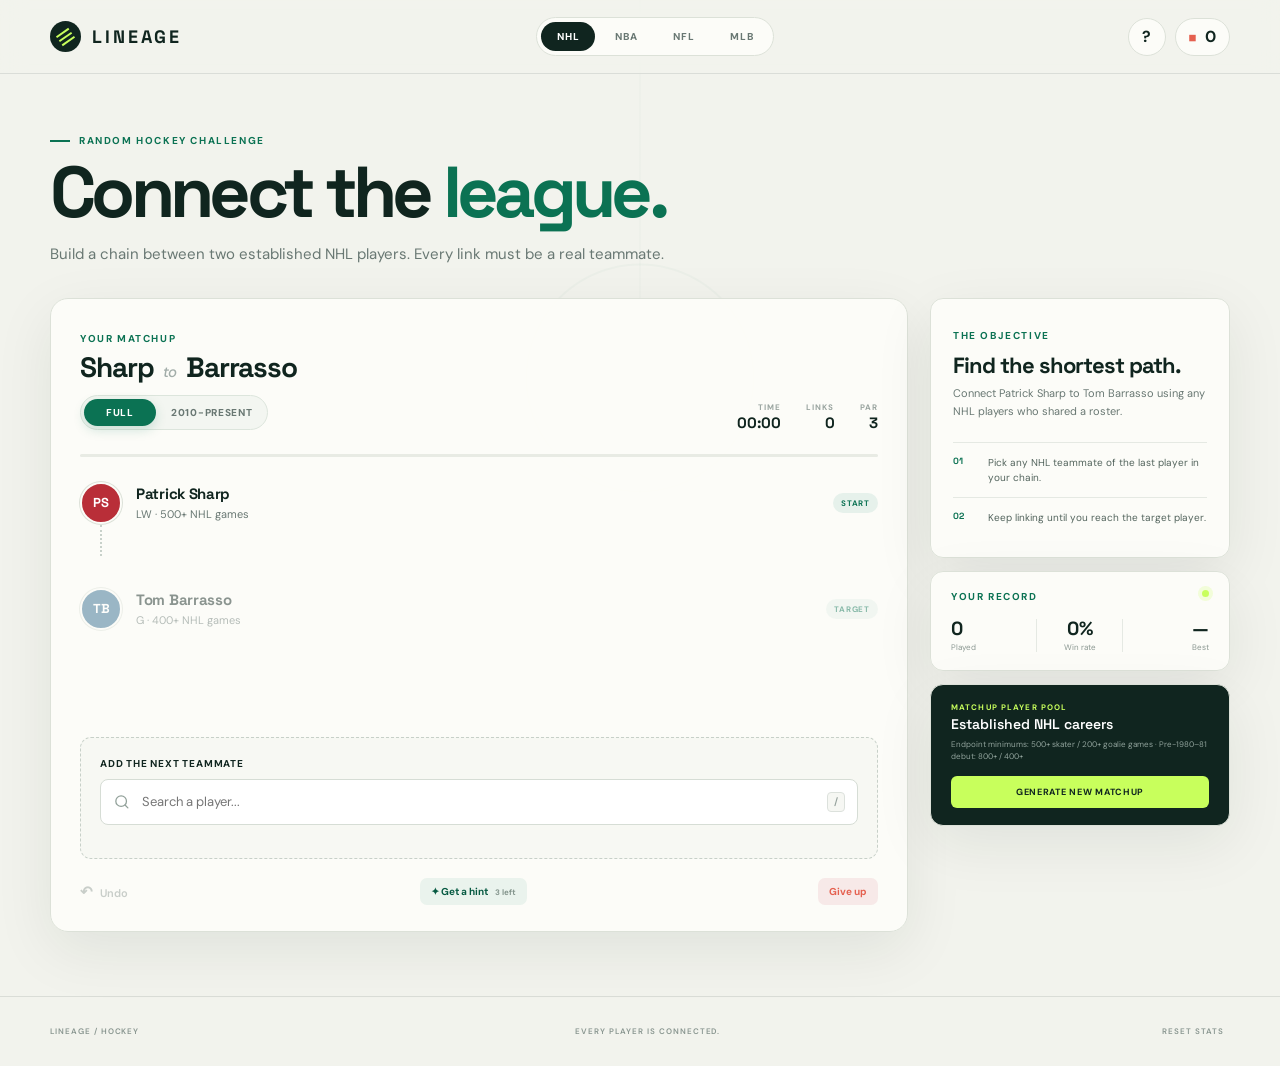
==== commit 5a99630c: "Clarify search results for players already in chain" ====
--- a/index.html
+++ b/index.html
@@ -14,7 +14,7 @@
       href="https://fonts.googleapis.com/css2?family=DM+Sans:wght@400;500;600;700&family=Space+Grotesk:wght@500;600;700&display=swap"
       rel="stylesheet"
     />
-    <link rel="stylesheet" href="styles.css?v=20260826c" />
+    <link rel="stylesheet" href="styles.css?v=20260826d" />
   </head>
   <body>
     <div class="ice-lines" aria-hidden="true"></div>
@@ -194,13 +194,13 @@
     </dialog>
 
     <script>
-      window.lineageAssetVersion = "20260826c";
+      window.lineageAssetVersion = "20260826d";
     </script>
-    <script src="data/sports-manifest.js?v=20260826c"></script>
-    <script src="data/players.js?v=20260826c"></script>
-    <script src="data/career-stats.js?v=20260826c"></script>
-    <script src="data/batches/bulk-20260617.js?v=20260826c"></script>
-    <script src="data.js?v=20260826c"></script>
-    <script src="app.js?v=20260826c"></script>
+    <script src="data/sports-manifest.js?v=20260826d"></script>
+    <script src="data/players.js?v=20260826d"></script>
+    <script src="data/career-stats.js?v=20260826d"></script>
+    <script src="data/batches/bulk-20260617.js?v=20260826d"></script>
+    <script src="data.js?v=20260826d"></script>
+    <script src="app.js?v=20260826d"></script>
   </body>
 </html>
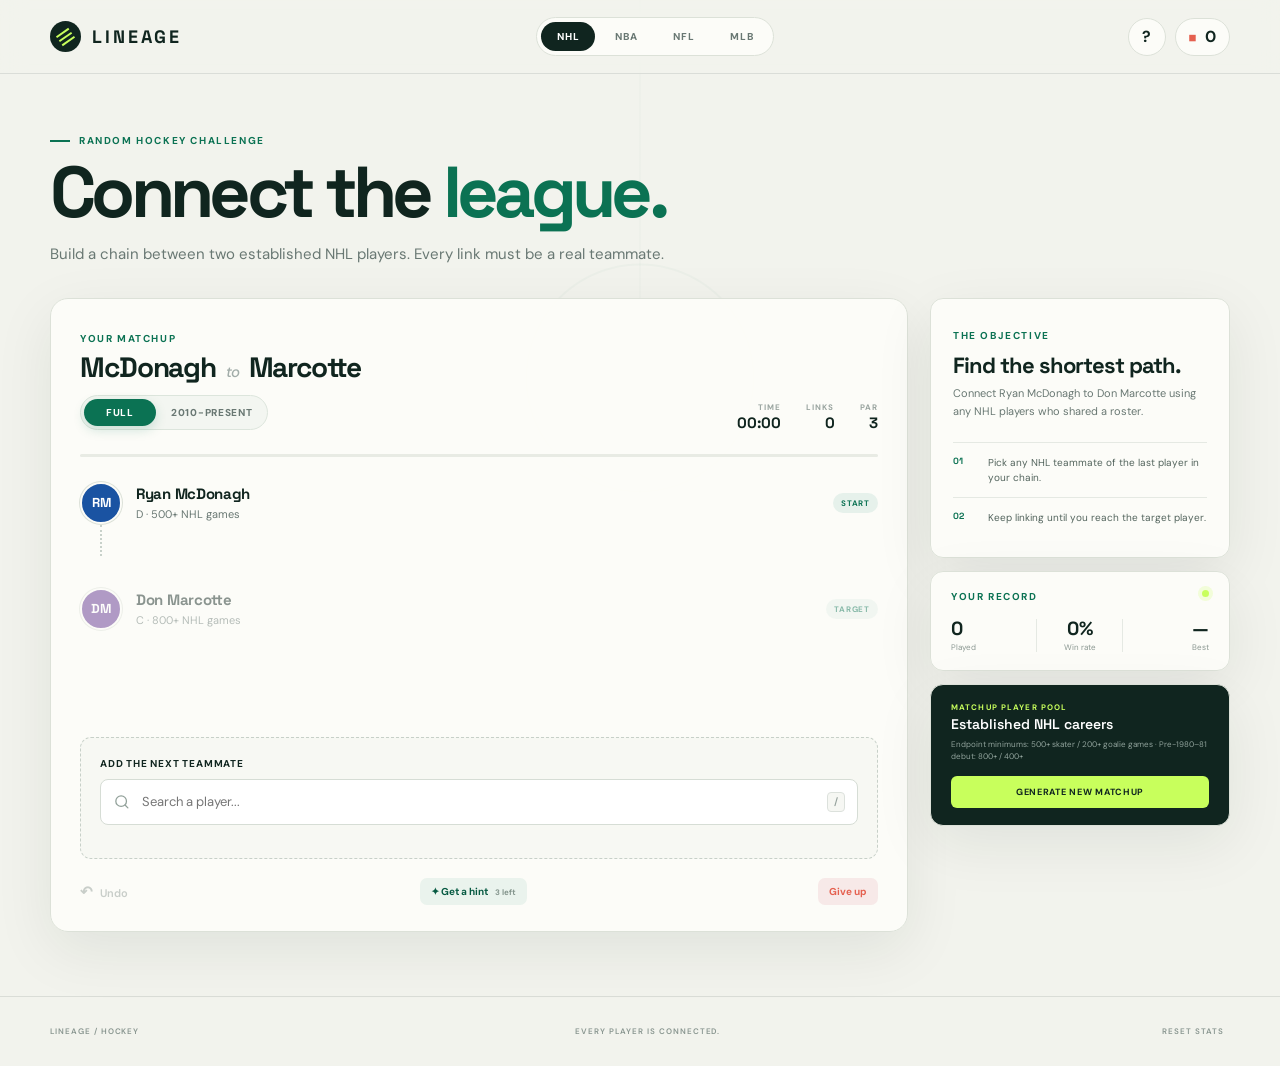
==== commit cf4ff358: "Add ten-year team anchors across sports" ====
--- a/index.html
+++ b/index.html
@@ -14,7 +14,7 @@
       href="https://fonts.googleapis.com/css2?family=DM+Sans:wght@400;500;600;700&family=Space+Grotesk:wght@500;600;700&display=swap"
       rel="stylesheet"
     />
-    <link rel="stylesheet" href="styles.css?v=20260826d" />
+    <link rel="stylesheet" href="styles.css?v=20260826f" />
   </head>
   <body>
     <div class="ice-lines" aria-hidden="true"></div>
@@ -194,13 +194,13 @@
     </dialog>
 
     <script>
-      window.lineageAssetVersion = "20260826d";
+      window.lineageAssetVersion = "20260826f";
     </script>
-    <script src="data/sports-manifest.js?v=20260826d"></script>
-    <script src="data/players.js?v=20260826d"></script>
-    <script src="data/career-stats.js?v=20260826d"></script>
-    <script src="data/batches/bulk-20260617.js?v=20260826d"></script>
-    <script src="data.js?v=20260826d"></script>
-    <script src="app.js?v=20260826d"></script>
+    <script src="data/sports-manifest.js?v=20260826f"></script>
+    <script src="data/players.js?v=20260826f"></script>
+    <script src="data/career-stats.js?v=20260826f"></script>
+    <script src="data/batches/bulk-20260617.js?v=20260826f"></script>
+    <script src="data.js?v=20260826f"></script>
+    <script src="app.js?v=20260826f"></script>
   </body>
 </html>
